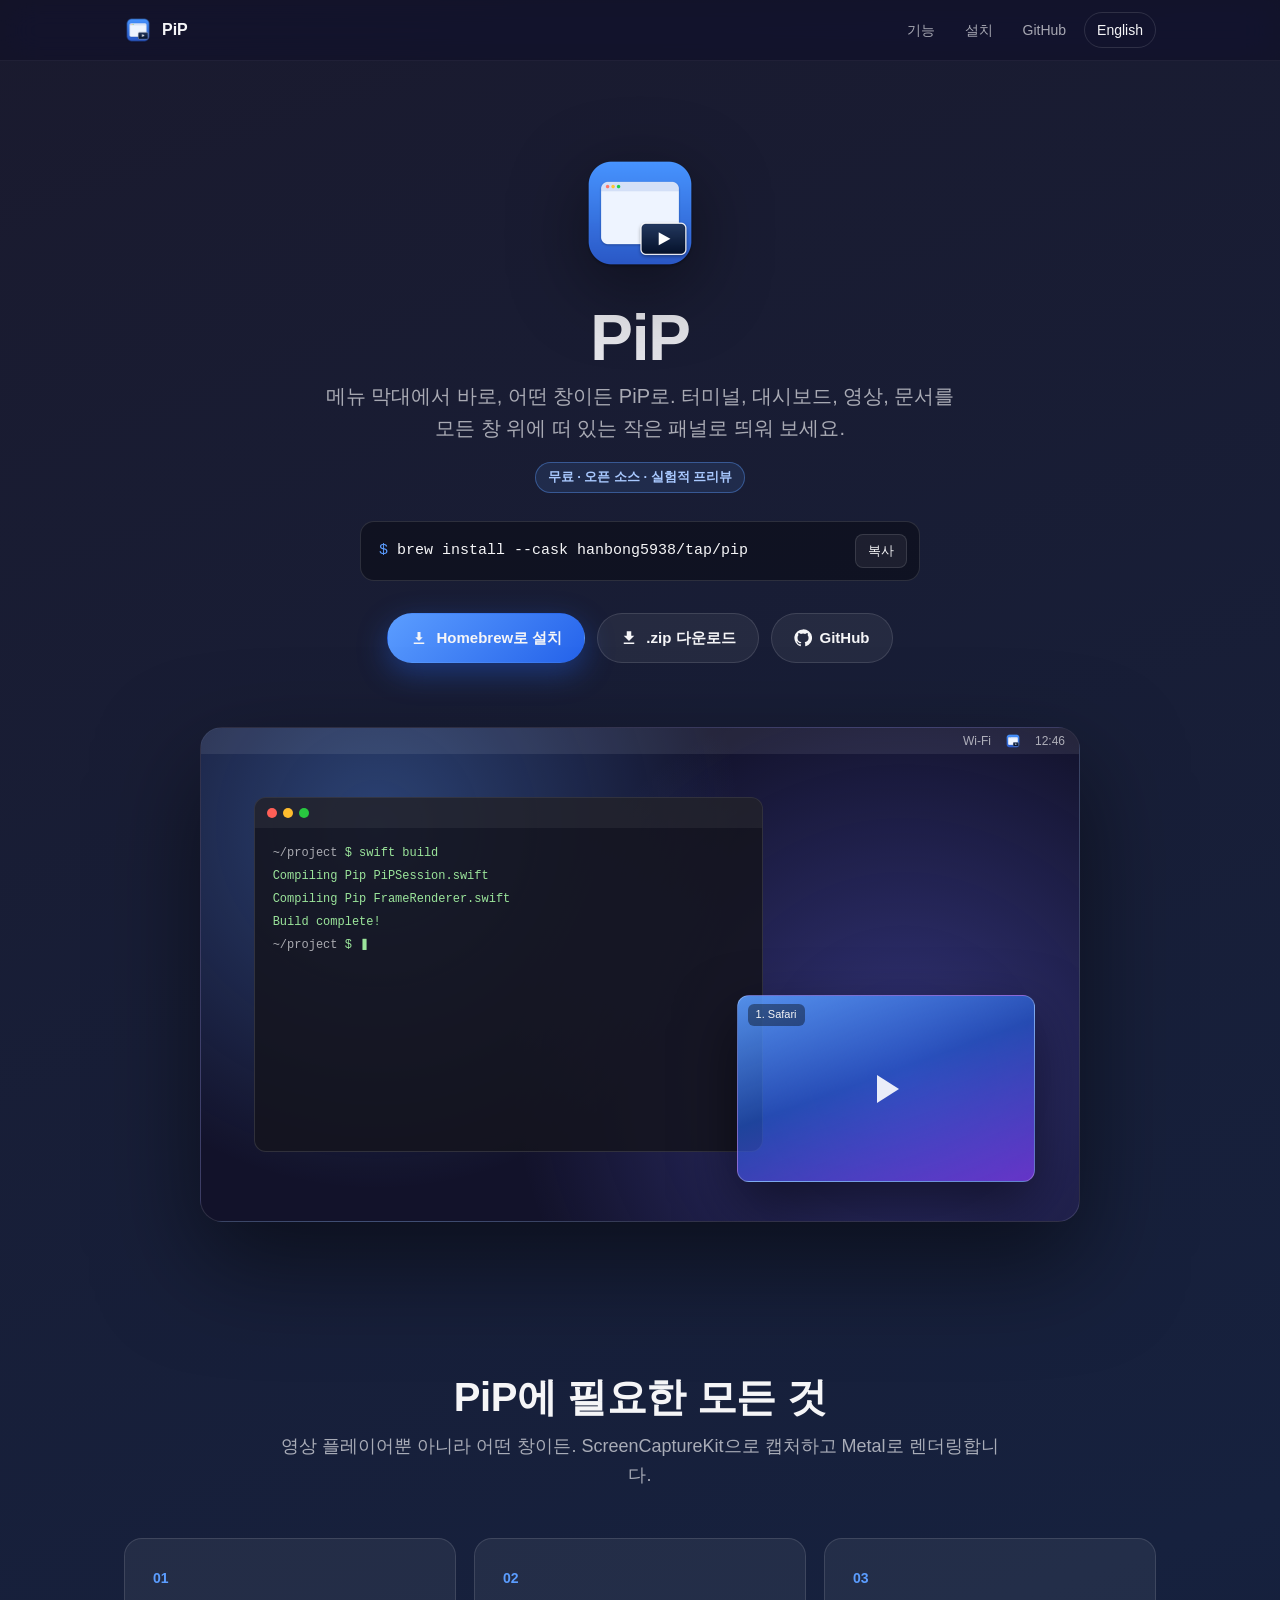
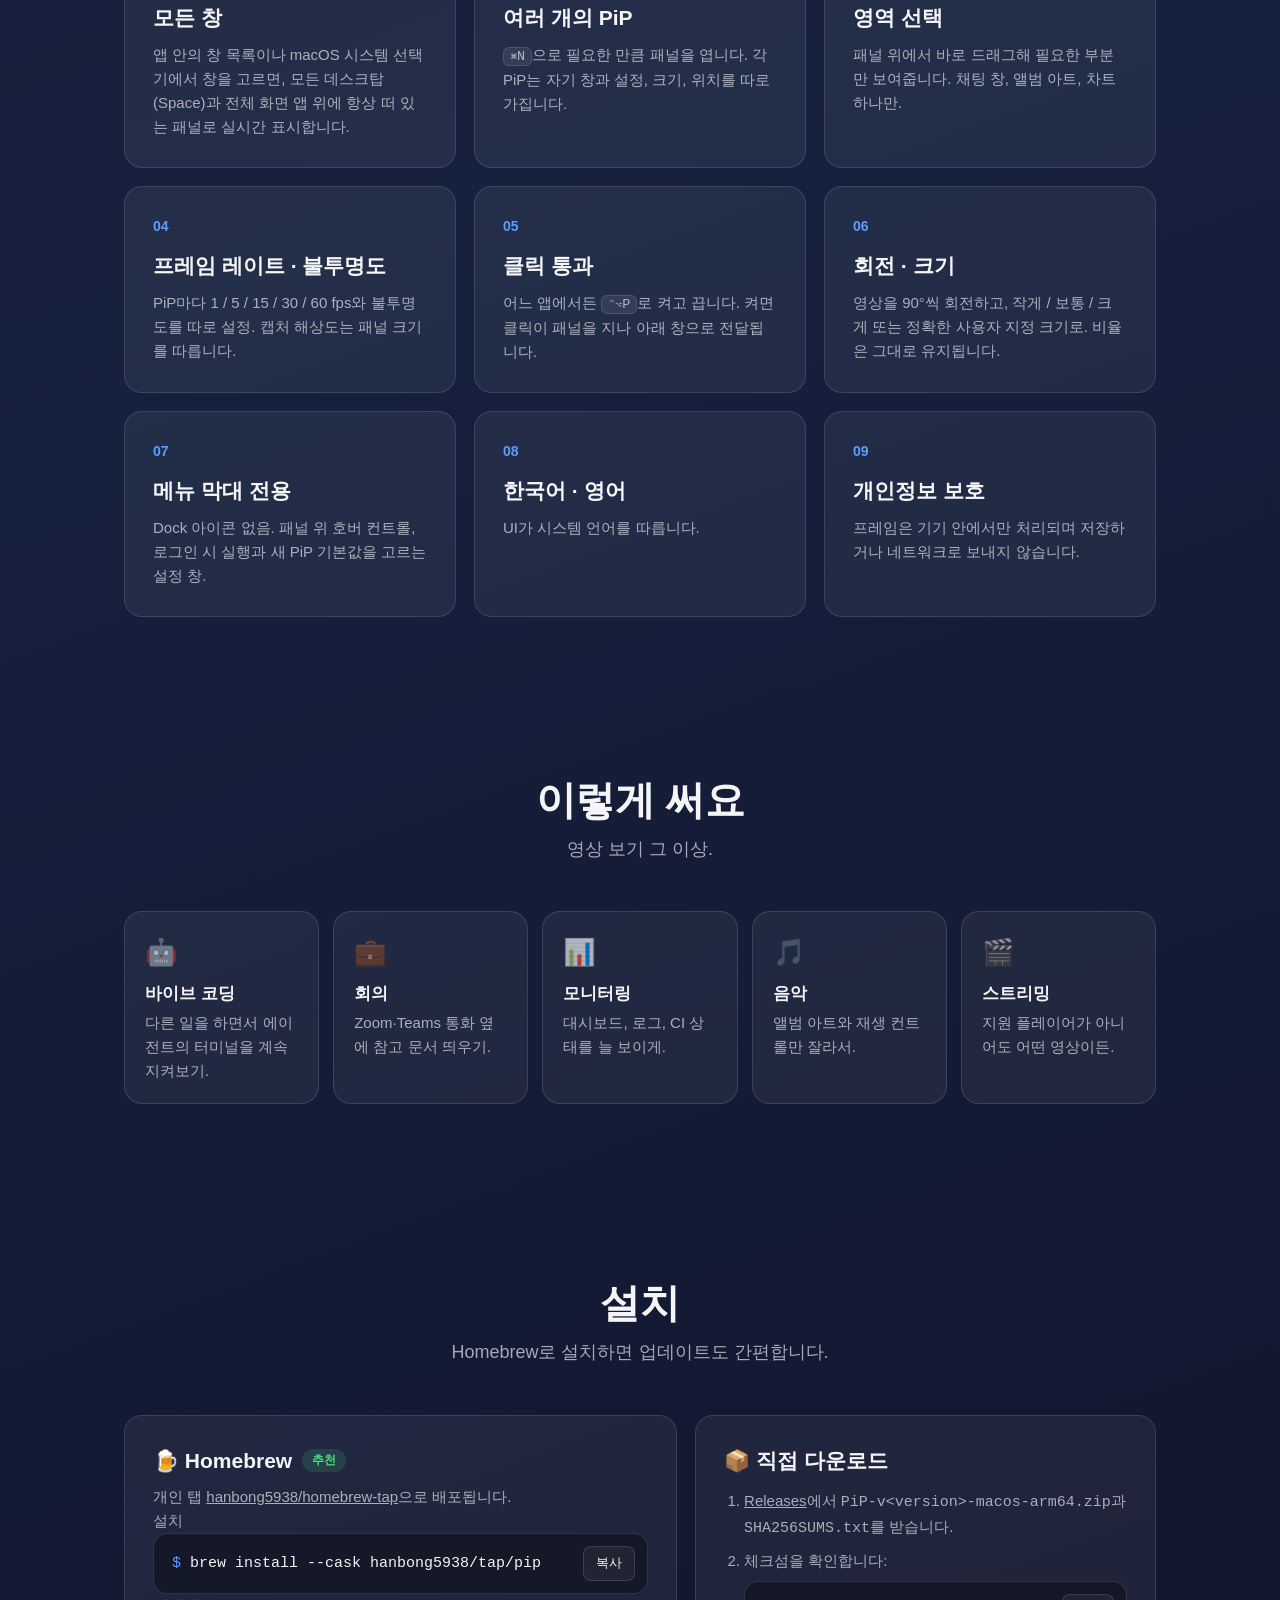
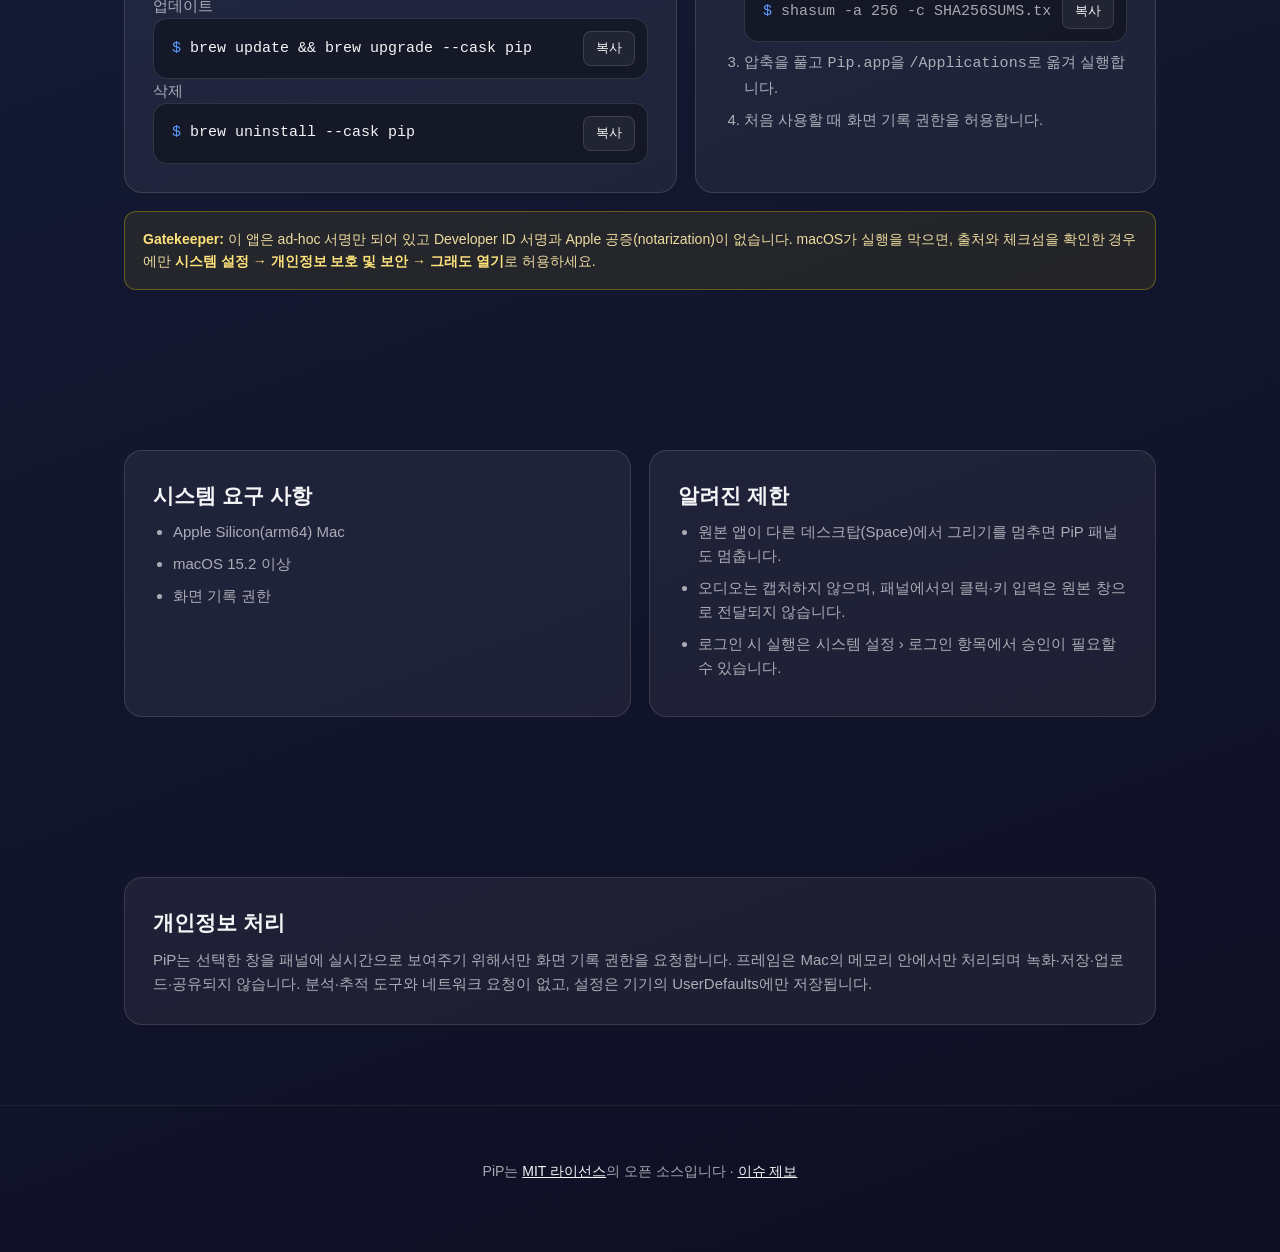
==== docs/ko/index.html @ a9da529b "Add GitHub Pages landing site with Homebrew install guide" ====
<!DOCTYPE html>
<html lang="ko">
<head>
    <meta charset="utf-8">
    <meta name="viewport" content="width=device-width, initial-scale=1.0">
    <title>PiP — Mac의 모든 창을 PiP로</title>
    <meta name="description" content="선택한 창을 항상 위에 떠 있는 작은 PiP 패널로 보여주는 macOS 메뉴 막대 앱. Homebrew로 설치. 무료 오픈 소스(MIT).">
    <link rel="canonical" href="https://hanbong5938.github.io/pip/ko/">
    <link rel="alternate" hreflang="en" href="https://hanbong5938.github.io/pip/">
    <link rel="alternate" hreflang="ko" href="https://hanbong5938.github.io/pip/ko/">
    <meta property="og:type" content="website">
    <meta property="og:locale" content="ko_KR">
    <meta property="og:title" content="PiP — Mac의 모든 창을 PiP로">
    <meta property="og:description" content="어떤 창이든 항상 위에 떠 있는 패널로. brew install --cask hanbong5938/tap/pip">
    <meta property="og:url" content="https://hanbong5938.github.io/pip/ko/">
    <meta property="og:image" content="https://hanbong5938.github.io/pip/assets/icon.png">
    <meta name="twitter:card" content="summary">
    <link rel="icon" type="image/png" href="../assets/favicon.png">
    <link rel="apple-touch-icon" href="../assets/icon.png">
    <link rel="stylesheet" href="../assets/style.css">
</head>
<body>
    <header class="site-header">
        <div class="container">
            <a class="brand" href="./"><img src="../assets/favicon.png" alt="">PiP</a>
            <nav class="nav">
                <a href="#features">기능</a>
                <a href="#install">설치</a>
                <a href="https://github.com/hanbong5938/pip">GitHub</a>
                <a class="lang" href="../" hreflang="en" lang="en">English</a>
            </nav>
        </div>
    </header>

    <main>
        <section class="hero">
            <div class="container">
                <img class="hero-icon" src="../assets/icon.png" alt="PiP 앱 아이콘">
                <h1>PiP</h1>
                <p class="tagline">메뉴 막대에서 바로, 어떤 창이든 PiP로. 터미널, 대시보드, 영상, 문서를 모든 창 위에 떠 있는 작은 패널로 띄워 보세요.</p>
                <span class="badge">무료 · 오픈 소스 · 실험적 프리뷰</span>

                <div class="cmd" aria-label="Homebrew 설치 명령">
                    <code>brew install --cask hanbong5938/tap/pip</code>
                    <button class="copy" type="button" data-done="복사됨!">복사</button>
                </div>

                <div class="actions">
                    <a class="btn primary" href="#install">
                        <svg viewBox="0 0 24 24" aria-hidden="true"><path d="M12 16l-5-5h3V4h4v7h3l-5 5zm-7 2h14v2H5v-2z"/></svg>
                        Homebrew로 설치
                    </a>
                    <a class="btn" href="https://github.com/hanbong5938/pip/releases">
                        <svg viewBox="0 0 24 24" aria-hidden="true"><path d="M5 20h14v-2H5v2zM19 9h-4V3H9v6H5l7 7 7-7z"/></svg>
                        .zip 다운로드
                    </a>
                    <a class="btn" href="https://github.com/hanbong5938/pip">
                        <svg viewBox="0 0 24 24" aria-hidden="true"><path d="M12 .5a11.5 11.5 0 00-3.64 22.41c.58.1.79-.25.79-.56v-2c-3.2.7-3.87-1.37-3.87-1.37-.53-1.33-1.28-1.69-1.28-1.69-1.05-.72.08-.7.08-.7 1.16.08 1.77 1.19 1.77 1.19 1.03 1.77 2.7 1.26 3.36.96.1-.75.4-1.26.73-1.55-2.56-.29-5.25-1.28-5.25-5.69 0-1.26.45-2.29 1.19-3.09-.12-.29-.52-1.46.11-3.05 0 0 .97-.31 3.17 1.18a11 11 0 015.77 0c2.2-1.49 3.17-1.18 3.17-1.18.63 1.59.23 2.76.11 3.05.74.8 1.19 1.83 1.19 3.09 0 4.42-2.7 5.39-5.27 5.68.41.36.78 1.06.78 2.14v3.17c0 .31.21.67.8.56A11.5 11.5 0 0012 .5z"/></svg>
                        GitHub
                    </a>
                </div>

                <div class="mock" aria-hidden="true">
                    <div class="mock-menubar"><span>Wi-Fi</span><img src="../assets/favicon.png" alt=""><span>12:46</span></div>
                    <div class="mock-window">
                        <div class="mock-titlebar"><span></span><span></span><span></span></div>
                        <div class="mock-lines">
                            <div><span class="dim">~/project</span> $ swift build</div>
                            <div>Compiling Pip PiPSession.swift</div>
                            <div>Compiling Pip FrameRenderer.swift</div>
                            <div>Build complete!</div>
                            <div><span class="dim">~/project</span> $ ▍</div>
                        </div>
                    </div>
                    <div class="mock-pip"><span class="mock-pip-label">1. Safari</span></div>
                </div>
            </div>
        </section>

        <section id="features">
            <div class="container">
                <div class="section-head">
                    <h2>PiP에 필요한 모든 것</h2>
                    <p>영상 플레이어뿐 아니라 어떤 창이든. ScreenCaptureKit으로 캡처하고 Metal로 렌더링합니다.</p>
                </div>
                <div class="grid">
                    <div class="card"><span class="num">01</span><h3>모든 창</h3><p>앱 안의 창 목록이나 macOS 시스템 선택기에서 창을 고르면, 모든 데스크탑(Space)과 전체 화면 앱 위에 항상 떠 있는 패널로 실시간 표시합니다.</p></div>
                    <div class="card"><span class="num">02</span><h3>여러 개의 PiP</h3><p><kbd>⌘N</kbd>으로 필요한 만큼 패널을 엽니다. 각 PiP는 자기 창과 설정, 크기, 위치를 따로 가집니다.</p></div>
                    <div class="card"><span class="num">03</span><h3>영역 선택</h3><p>패널 위에서 바로 드래그해 필요한 부분만 보여줍니다. 채팅 창, 앨범 아트, 차트 하나만.</p></div>
                    <div class="card"><span class="num">04</span><h3>프레임 레이트 · 불투명도</h3><p>PiP마다 1 / 5 / 15 / 30 / 60 fps와 불투명도를 따로 설정. 캡처 해상도는 패널 크기를 따릅니다.</p></div>
                    <div class="card"><span class="num">05</span><h3>클릭 통과</h3><p>어느 앱에서든 <kbd>⌃⌥P</kbd>로 켜고 끕니다. 켜면 클릭이 패널을 지나 아래 창으로 전달됩니다.</p></div>
                    <div class="card"><span class="num">06</span><h3>회전 · 크기</h3><p>영상을 90°씩 회전하고, 작게 / 보통 / 크게 또는 정확한 사용자 지정 크기로. 비율은 그대로 유지됩니다.</p></div>
                    <div class="card"><span class="num">07</span><h3>메뉴 막대 전용</h3><p>Dock 아이콘 없음. 패널 위 호버 컨트롤, 로그인 시 실행과 새 PiP 기본값을 고르는 설정 창.</p></div>
                    <div class="card"><span class="num">08</span><h3>한국어 · 영어</h3><p>UI가 시스템 언어를 따릅니다.</p></div>
                    <div class="card"><span class="num">09</span><h3>개인정보 보호</h3><p>프레임은 기기 안에서만 처리되며 저장하거나 네트워크로 보내지 않습니다.</p></div>
                </div>
            </div>
        </section>

        <section id="uses">
            <div class="container">
                <div class="section-head">
                    <h2>이렇게 써요</h2>
                    <p>영상 보기 그 이상.</p>
                </div>
                <ul class="uses">
                    <li><span class="emoji">🤖</span><strong>바이브 코딩</strong>다른 일을 하면서 에이전트의 터미널을 계속 지켜보기.</li>
                    <li><span class="emoji">💼</span><strong>회의</strong>Zoom·Teams 통화 옆에 참고 문서 띄우기.</li>
                    <li><span class="emoji">📊</span><strong>모니터링</strong>대시보드, 로그, CI 상태를 늘 보이게.</li>
                    <li><span class="emoji">🎵</span><strong>음악</strong>앨범 아트와 재생 컨트롤만 잘라서.</li>
                    <li><span class="emoji">🎬</span><strong>스트리밍</strong>지원 플레이어가 아니어도 어떤 영상이든.</li>
                </ul>
            </div>
        </section>

        <section id="install">
            <div class="container">
                <div class="section-head">
                    <h2>설치</h2>
                    <p>Homebrew로 설치하면 업데이트도 간편합니다.</p>
                </div>
                <div class="install">
                    <div class="card">
                        <h3>🍺 Homebrew <span class="tag">추천</span></h3>
                        <p>개인 탭 <a href="https://github.com/hanbong5938/homebrew-tap">hanbong5938/homebrew-tap</a>으로 배포됩니다.</p>

                        <p class="step">설치</p>
                        <div class="cmd">
                            <code>brew install --cask hanbong5938/tap/pip</code>
                            <button class="copy" type="button" data-done="복사됨!">복사</button>
                        </div>

                        <p class="step">업데이트</p>
                        <div class="cmd">
                            <code>brew update &amp;&amp; brew upgrade --cask pip</code>
                            <button class="copy" type="button" data-done="복사됨!">복사</button>
                        </div>

                        <p class="step">삭제</p>
                        <div class="cmd">
                            <code>brew uninstall --cask pip</code>
                            <button class="copy" type="button" data-done="복사됨!">복사</button>
                        </div>
                    </div>

                    <div class="card">
                        <h3>📦 직접 다운로드</h3>
                        <ol>
                            <li><a href="https://github.com/hanbong5938/pip/releases">Releases</a>에서 <code>PiP-v&lt;version&gt;-macos-arm64.zip</code>과 <code>SHA256SUMS.txt</code>를 받습니다.</li>
                            <li>체크섬을 확인합니다:
                                <div class="cmd" style="margin-top:8px">
                                    <code>shasum -a 256 -c SHA256SUMS.txt</code>
                                    <button class="copy" type="button" data-done="복사됨!">복사</button>
                                </div>
                            </li>
                            <li>압축을 풀고 <code>Pip.app</code>을 <code>/Applications</code>로 옮겨 실행합니다.</li>
                            <li>처음 사용할 때 화면 기록 권한을 허용합니다.</li>
                        </ol>
                    </div>
                </div>

                <div class="note">
                    <strong>Gatekeeper:</strong> 이 앱은 ad-hoc 서명만 되어 있고 Developer ID 서명과 Apple 공증(notarization)이 없습니다. macOS가 실행을 막으면, 출처와 체크섬을 확인한 경우에만 <strong>시스템 설정 → 개인정보 보호 및 보안 → 그래도 열기</strong>로 허용하세요.
                </div>
            </div>
        </section>

        <section id="requirements">
            <div class="container">
                <div class="facts">
                    <div class="card">
                        <h3>시스템 요구 사항</h3>
                        <ul>
                            <li>Apple Silicon(arm64) Mac</li>
                            <li>macOS 15.2 이상</li>
                            <li>화면 기록 권한</li>
                        </ul>
                    </div>
                    <div class="card">
                        <h3>알려진 제한</h3>
                        <ul>
                            <li>원본 앱이 다른 데스크탑(Space)에서 그리기를 멈추면 PiP 패널도 멈춥니다.</li>
                            <li>오디오는 캡처하지 않으며, 패널에서의 클릭·키 입력은 원본 창으로 전달되지 않습니다.</li>
                            <li>로그인 시 실행은 시스템 설정 › 로그인 항목에서 승인이 필요할 수 있습니다.</li>
                        </ul>
                    </div>
                </div>
            </div>
        </section>

        <section id="privacy" class="privacy">
            <div class="container">
                <div class="card">
                    <h3>개인정보 처리</h3>
                    <p>PiP는 선택한 창을 패널에 실시간으로 보여주기 위해서만 화면 기록 권한을 요청합니다. 프레임은 Mac의 메모리 안에서만 처리되며 녹화·저장·업로드·공유되지 않습니다. 분석·추적 도구와 네트워크 요청이 없고, 설정은 기기의 UserDefaults에만 저장됩니다.</p>
                </div>
            </div>
        </section>
    </main>

    <footer>
        <div class="container">
            <p>PiP는 <a href="https://github.com/hanbong5938/pip/blob/main/LICENSE">MIT 라이선스</a>의 오픈 소스입니다 · <a href="https://github.com/hanbong5938/pip/issues">이슈 제보</a></p>
        </div>
    </footer>

    <script src="../assets/site.js"></script>
</body>
</html>
---- docs/assets/style.css ----
:root {
    --bg-1: #1a1a2e;
    --bg-2: #16213e;
    --bg-3: #0f0f23;
    --glass: rgba(255, 255, 255, 0.06);
    --glass-strong: rgba(255, 255, 255, 0.1);
    --border: rgba(255, 255, 255, 0.12);
    --text: #f5f5f7;
    --muted: rgba(245, 245, 247, 0.66);
    --accent: #5b9dff;
    --accent-2: #2563eb;
    --ok: #4ade80;
    --radius: 18px;
    --mono: ui-monospace, "SF Mono", SFMono-Regular, Menlo, monospace;
}

* { box-sizing: border-box; }

html { scroll-behavior: smooth; }

body {
    margin: 0;
    min-height: 100vh;
    font-family: -apple-system, BlinkMacSystemFont, "Inter", "Apple SD Gothic Neo", sans-serif;
    color: var(--text);
    background-color: var(--bg-3);
    background-image: linear-gradient(160deg, var(--bg-1) 0%, var(--bg-2) 40%, var(--bg-3) 100%);
    line-height: 1.6;
    -webkit-font-smoothing: antialiased;
}

a { color: inherit; }

code, pre { font-family: var(--mono); }

.container {
    max-width: 1080px;
    margin: 0 auto;
    padding: 0 24px;
}

/* Header */
.site-header {
    position: sticky;
    top: 0;
    z-index: 10;
    backdrop-filter: saturate(160%) blur(18px);
    -webkit-backdrop-filter: saturate(160%) blur(18px);
    background: rgba(15, 15, 35, 0.6);
    border-bottom: 1px solid rgba(255, 255, 255, 0.06);
}

.site-header .container {
    display: flex;
    align-items: center;
    justify-content: space-between;
    height: 60px;
}

.brand {
    display: flex;
    align-items: center;
    gap: 10px;
    font-weight: 700;
    text-decoration: none;
}

.brand img { width: 28px; height: 28px; }

.nav {
    display: flex;
    align-items: center;
    gap: 6px;
}

.nav a {
    padding: 6px 12px;
    border-radius: 999px;
    color: var(--muted);
    font-size: 14px;
    text-decoration: none;
    transition: background 0.15s, color 0.15s;
}

.nav a:hover { background: var(--glass-strong); color: var(--text); }

.nav .lang {
    border: 1px solid var(--border);
    color: var(--text);
}

/* Hero */
.hero {
    padding: 88px 0 72px;
    text-align: center;
}

.hero-icon {
    width: 128px;
    height: 128px;
    filter: drop-shadow(0 20px 40px rgba(0, 0, 0, 0.45));
}

.hero h1 {
    margin: 20px 0 8px;
    font-size: 64px;
    line-height: 1.05;
    letter-spacing: -0.02em;
    background: linear-gradient(135deg, #fff 0%, #c9c9d4 100%);
    -webkit-background-clip: text;
    background-clip: text;
    color: transparent;
}

.hero .tagline {
    max-width: 640px;
    margin: 0 auto;
    color: var(--muted);
    font-size: 20px;
}

.badge {
    display: inline-block;
    margin-top: 18px;
    padding: 4px 12px;
    border: 1px solid rgba(91, 157, 255, 0.4);
    border-radius: 999px;
    background: rgba(91, 157, 255, 0.12);
    color: #a9c9ff;
    font-size: 13px;
    font-weight: 600;
}

.actions {
    display: flex;
    flex-wrap: wrap;
    justify-content: center;
    gap: 12px;
    margin-top: 32px;
}

.btn {
    display: inline-flex;
    align-items: center;
    gap: 8px;
    padding: 12px 22px;
    border: 1px solid var(--border);
    border-radius: 999px;
    background: var(--glass);
    color: var(--text);
    font-size: 15px;
    font-weight: 600;
    text-decoration: none;
    transition: transform 0.15s, background 0.15s;
}

.btn:hover { transform: translateY(-1px); background: var(--glass-strong); }

.btn.primary {
    border-color: transparent;
    background: linear-gradient(135deg, var(--accent) 0%, var(--accent-2) 100%);
    box-shadow: 0 10px 30px rgba(37, 99, 235, 0.4);
}

.btn svg { width: 18px; height: 18px; fill: currentColor; }

/* Copyable command */
.cmd {
    display: flex;
    align-items: center;
    gap: 12px;
    max-width: 560px;
    margin: 28px auto 0;
    padding: 12px 12px 12px 18px;
    border: 1px solid var(--border);
    border-radius: 14px;
    background: rgba(0, 0, 0, 0.35);
    text-align: left;
}

.cmd code {
    flex: 1;
    overflow-x: auto;
    white-space: nowrap;
    font-size: 15px;
}

.cmd code::before { content: "$ "; color: var(--accent); }

.cmd { min-width: 0; }

.install > *, .facts > * { min-width: 0; }

.copy {
    flex-shrink: 0;
    padding: 6px 12px;
    border: 1px solid var(--border);
    border-radius: 8px;
    background: var(--glass);
    color: var(--text);
    font: inherit;
    font-size: 13px;
    cursor: pointer;
}

.copy:hover { background: var(--glass-strong); }
.copy.done { color: var(--ok); border-color: rgba(74, 222, 128, 0.5); }

/* Desktop mock */
.mock {
    position: relative;
    max-width: 880px;
    aspect-ratio: 16 / 9;
    margin: 64px auto 0;
    overflow: hidden;
    border: 1px solid var(--border);
    border-radius: 22px;
    background:
        radial-gradient(circle at 20% 20%, rgba(91, 157, 255, 0.35), transparent 45%),
        radial-gradient(circle at 80% 70%, rgba(99, 102, 241, 0.4), transparent 50%),
        #12122a;
    box-shadow: 0 40px 100px rgba(0, 0, 0, 0.5);
}

.mock-menubar {
    display: flex;
    align-items: center;
    justify-content: flex-end;
    gap: 14px;
    height: 26px;
    padding: 0 14px;
    background: rgba(255, 255, 255, 0.08);
    font-size: 12px;
    color: var(--muted);
}

.mock-menubar img { width: 16px; height: 16px; }

.mock-window {
    position: absolute;
    left: 6%;
    top: 14%;
    width: 58%;
    height: 72%;
    border: 1px solid var(--border);
    border-radius: 12px;
    background: rgba(20, 20, 30, 0.85);
    overflow: hidden;
}

.mock-titlebar {
    display: flex;
    gap: 6px;
    padding: 10px 12px;
    background: rgba(255, 255, 255, 0.05);
}

.mock-titlebar span {
    width: 10px;
    height: 10px;
    border-radius: 50%;
    background: #ff5f57;
}

.mock-titlebar span:nth-child(2) { background: #febc2e; }
.mock-titlebar span:nth-child(3) { background: #28c840; }

.mock-lines {
    padding: 14px 18px;
    font-family: var(--mono);
    font-size: 12px;
    color: #9be59b;
    line-height: 1.9;
    text-align: left;
}

.mock-lines .dim { color: var(--muted); }

.mock-pip {
    position: absolute;
    right: 5%;
    bottom: 8%;
    width: 34%;
    aspect-ratio: 16 / 10;
    border: 1px solid rgba(255, 255, 255, 0.25);
    border-radius: 12px;
    background:
        linear-gradient(160deg, rgba(91, 157, 255, 0.9), rgba(37, 99, 235, 0.6) 45%, rgba(124, 58, 237, 0.75));
    box-shadow: 0 24px 60px rgba(0, 0, 0, 0.55);
    animation: float 6s ease-in-out infinite;
}

.mock-pip::after {
    content: "";
    position: absolute;
    left: 50%;
    top: 50%;
    width: 0;
    height: 0;
    margin: -14px 0 0 -9px;
    border-top: 14px solid transparent;
    border-bottom: 14px solid transparent;
    border-left: 22px solid rgba(255, 255, 255, 0.9);
}

.mock-pip-label {
    position: absolute;
    left: 10px;
    top: 8px;
    padding: 2px 8px;
    border-radius: 6px;
    background: rgba(0, 0, 0, 0.4);
    font-size: 11px;
}

@keyframes float {
    0%, 100% { transform: translateY(0); }
    50% { transform: translateY(-8px); }
}

@media (prefers-reduced-motion: reduce) {
    .mock-pip { animation: none; }
    html { scroll-behavior: auto; }
}

/* Sections */
section { padding: 80px 0; }

.section-head {
    max-width: 720px;
    margin: 0 auto 48px;
    text-align: center;
}

.section-head h2 {
    margin: 0 0 12px;
    font-size: 40px;
    line-height: 1.15;
    letter-spacing: -0.01em;
}

.section-head p {
    margin: 0;
    color: var(--muted);
    font-size: 18px;
}

.grid {
    display: grid;
    grid-template-columns: repeat(auto-fit, minmax(300px, 1fr));
    gap: 18px;
}

.card {
    padding: 28px;
    border: 1px solid var(--border);
    border-radius: var(--radius);
    background: var(--glass);
}

.card .num {
    display: block;
    margin-bottom: 12px;
    color: var(--accent);
    font-size: 14px;
    font-weight: 700;
    font-variant-numeric: tabular-nums;
}

.card h3 {
    margin: 0 0 8px;
    font-size: 21px;
}

.card p {
    margin: 0;
    color: var(--muted);
    font-size: 15px;
}

kbd {
    padding: 1px 6px;
    border: 1px solid var(--border);
    border-radius: 6px;
    background: rgba(255, 255, 255, 0.08);
    font-family: var(--mono);
    font-size: 0.9em;
}

.uses {
    display: grid;
    grid-template-columns: repeat(auto-fit, minmax(190px, 1fr));
    gap: 14px;
    padding: 0;
    list-style: none;
}

.uses li {
    padding: 20px;
    border: 1px solid var(--border);
    border-radius: var(--radius);
    background: var(--glass);
    color: var(--muted);
    font-size: 15px;
}

.uses li strong {
    display: block;
    margin: 6px 0 4px;
    color: var(--text);
    font-size: 17px;
}

.uses .emoji { font-size: 26px; }

/* Install */
.install {
    display: grid;
    grid-template-columns: 1.2fr 1fr;
    gap: 18px;
}

.install .card h3 {
    display: flex;
    align-items: center;
    gap: 10px;
}

.tag {
    padding: 2px 10px;
    border-radius: 999px;
    background: rgba(74, 222, 128, 0.15);
    color: var(--ok);
    font-size: 12px;
    font-weight: 600;
}

.step {
    margin: 18px 0 6px;
    color: var(--muted);
    font-size: 14px;
}

.install .cmd {
    max-width: none;
    margin: 0;
}

.install ol {
    margin: 12px 0 0;
    padding-left: 20px;
    color: var(--muted);
    font-size: 15px;
}

.install ol li { margin-bottom: 8px; }

.note {
    margin-top: 18px;
    padding: 16px 18px;
    border: 1px solid rgba(255, 215, 0, 0.3);
    border-radius: 12px;
    background: rgba(255, 215, 0, 0.08);
    color: rgba(255, 236, 170, 0.92);
    font-size: 14px;
}

.note strong { color: #ffe27a; }

/* Lists */
.facts {
    display: grid;
    grid-template-columns: 1fr 1fr;
    gap: 18px;
}

.facts ul {
    margin: 0;
    padding-left: 20px;
    color: var(--muted);
    font-size: 15px;
}

.facts li { margin-bottom: 8px; }

.privacy p {
    color: var(--muted);
    font-size: 15px;
}

/* Footer */
footer {
    padding: 40px 0 56px;
    border-top: 1px solid rgba(255, 255, 255, 0.06);
    color: var(--muted);
    font-size: 14px;
    text-align: center;
}

footer a { color: var(--text); }

@media (max-width: 820px) {
    .install, .facts { grid-template-columns: 1fr; }
}

@media (max-width: 640px) {
    .hero { padding: 56px 0 48px; }
    .hero h1 { font-size: 44px; }
    .hero .tagline { font-size: 17px; }
    .section-head h2 { font-size: 30px; }
    section { padding: 56px 0; }
    .nav a:not(.lang) { display: none; }
    .mock-lines { font-size: 9px; padding: 8px 10px; line-height: 1.6; }
    .cmd code { font-size: 12.5px; }
    .card { padding: 22px; }
}
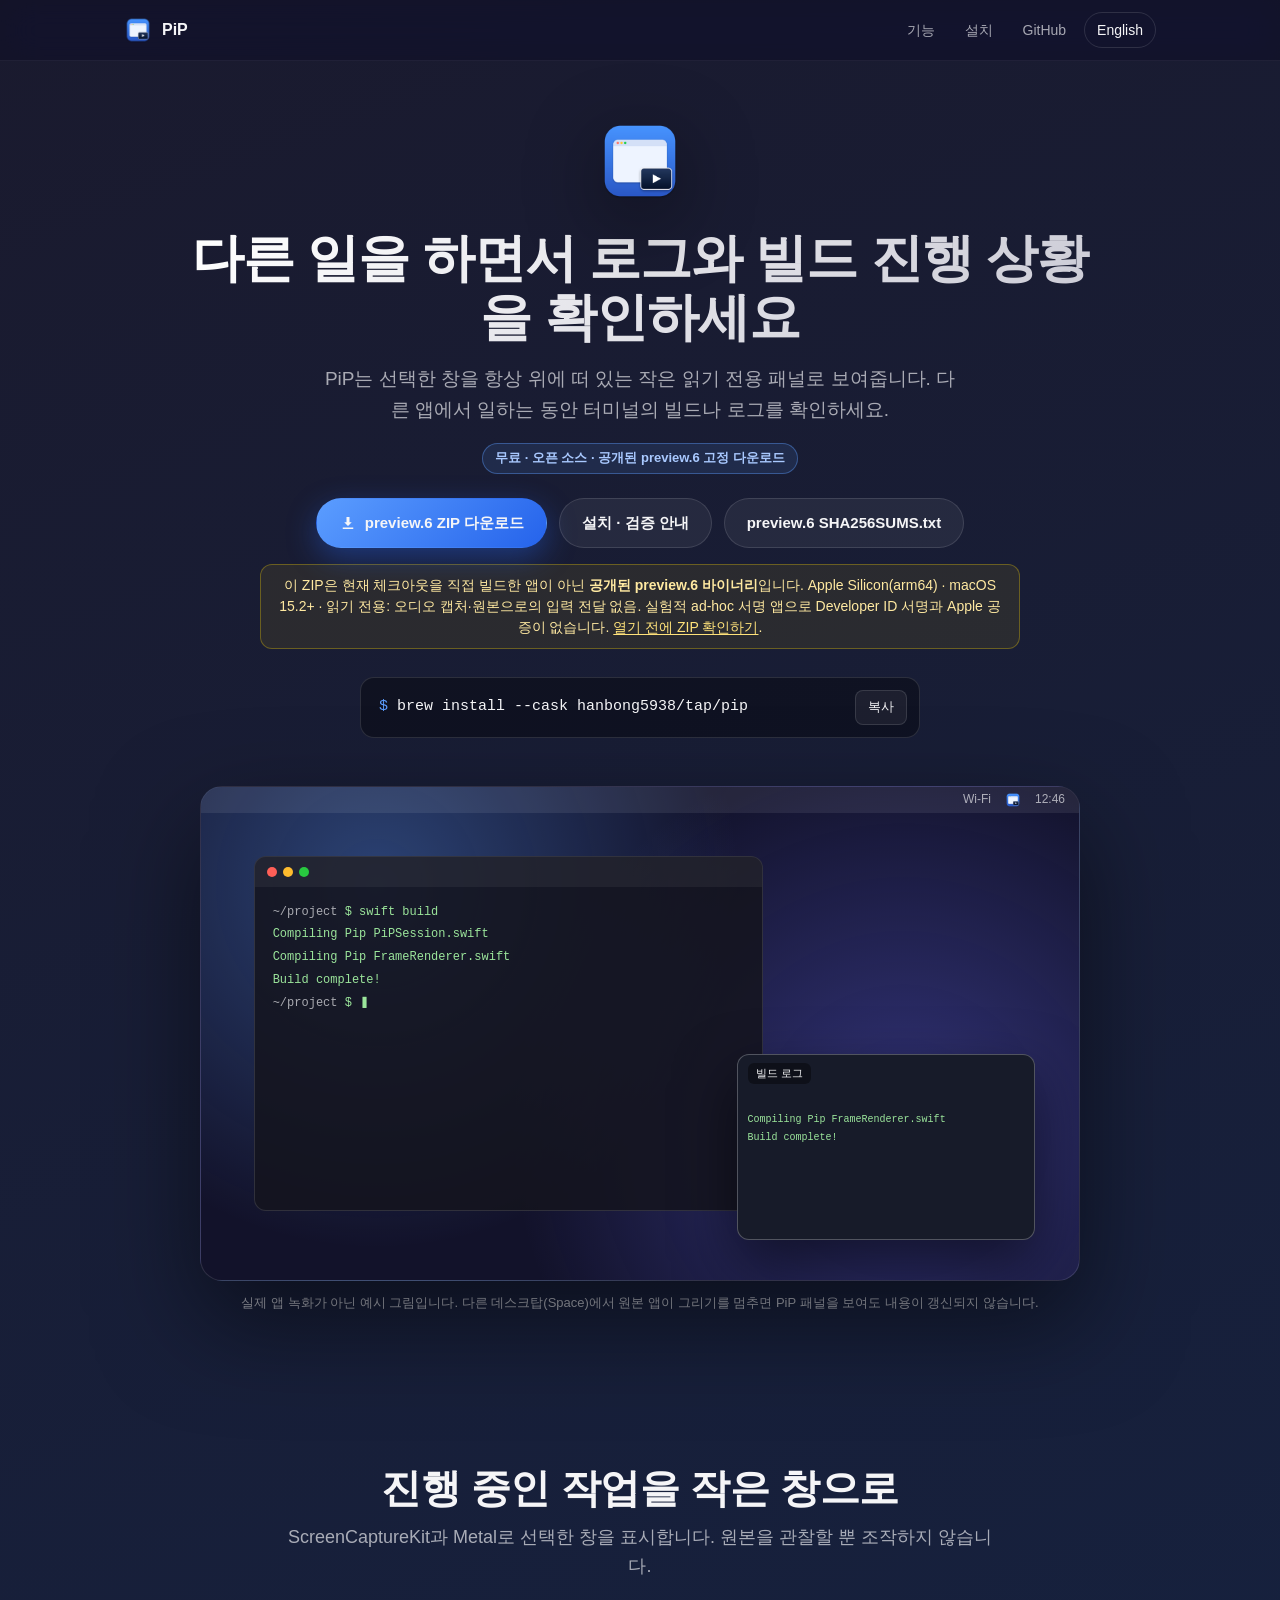
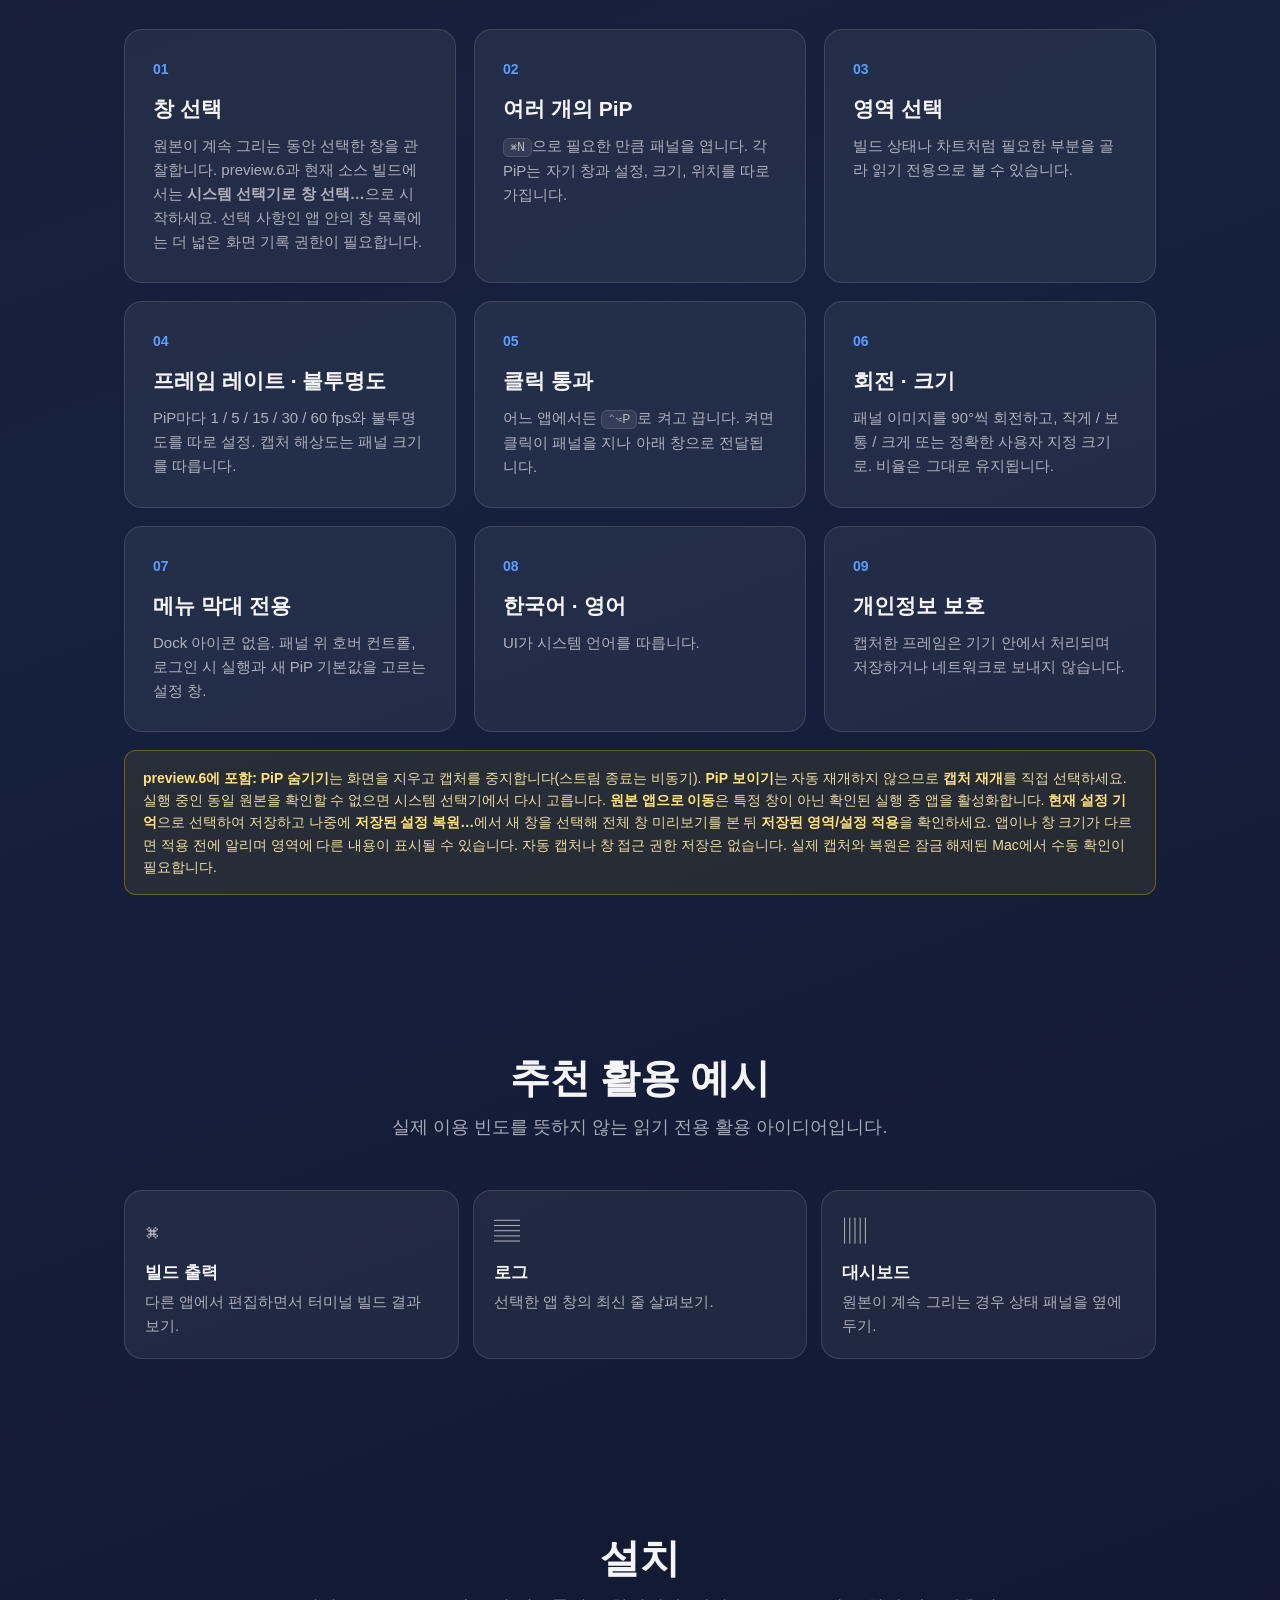
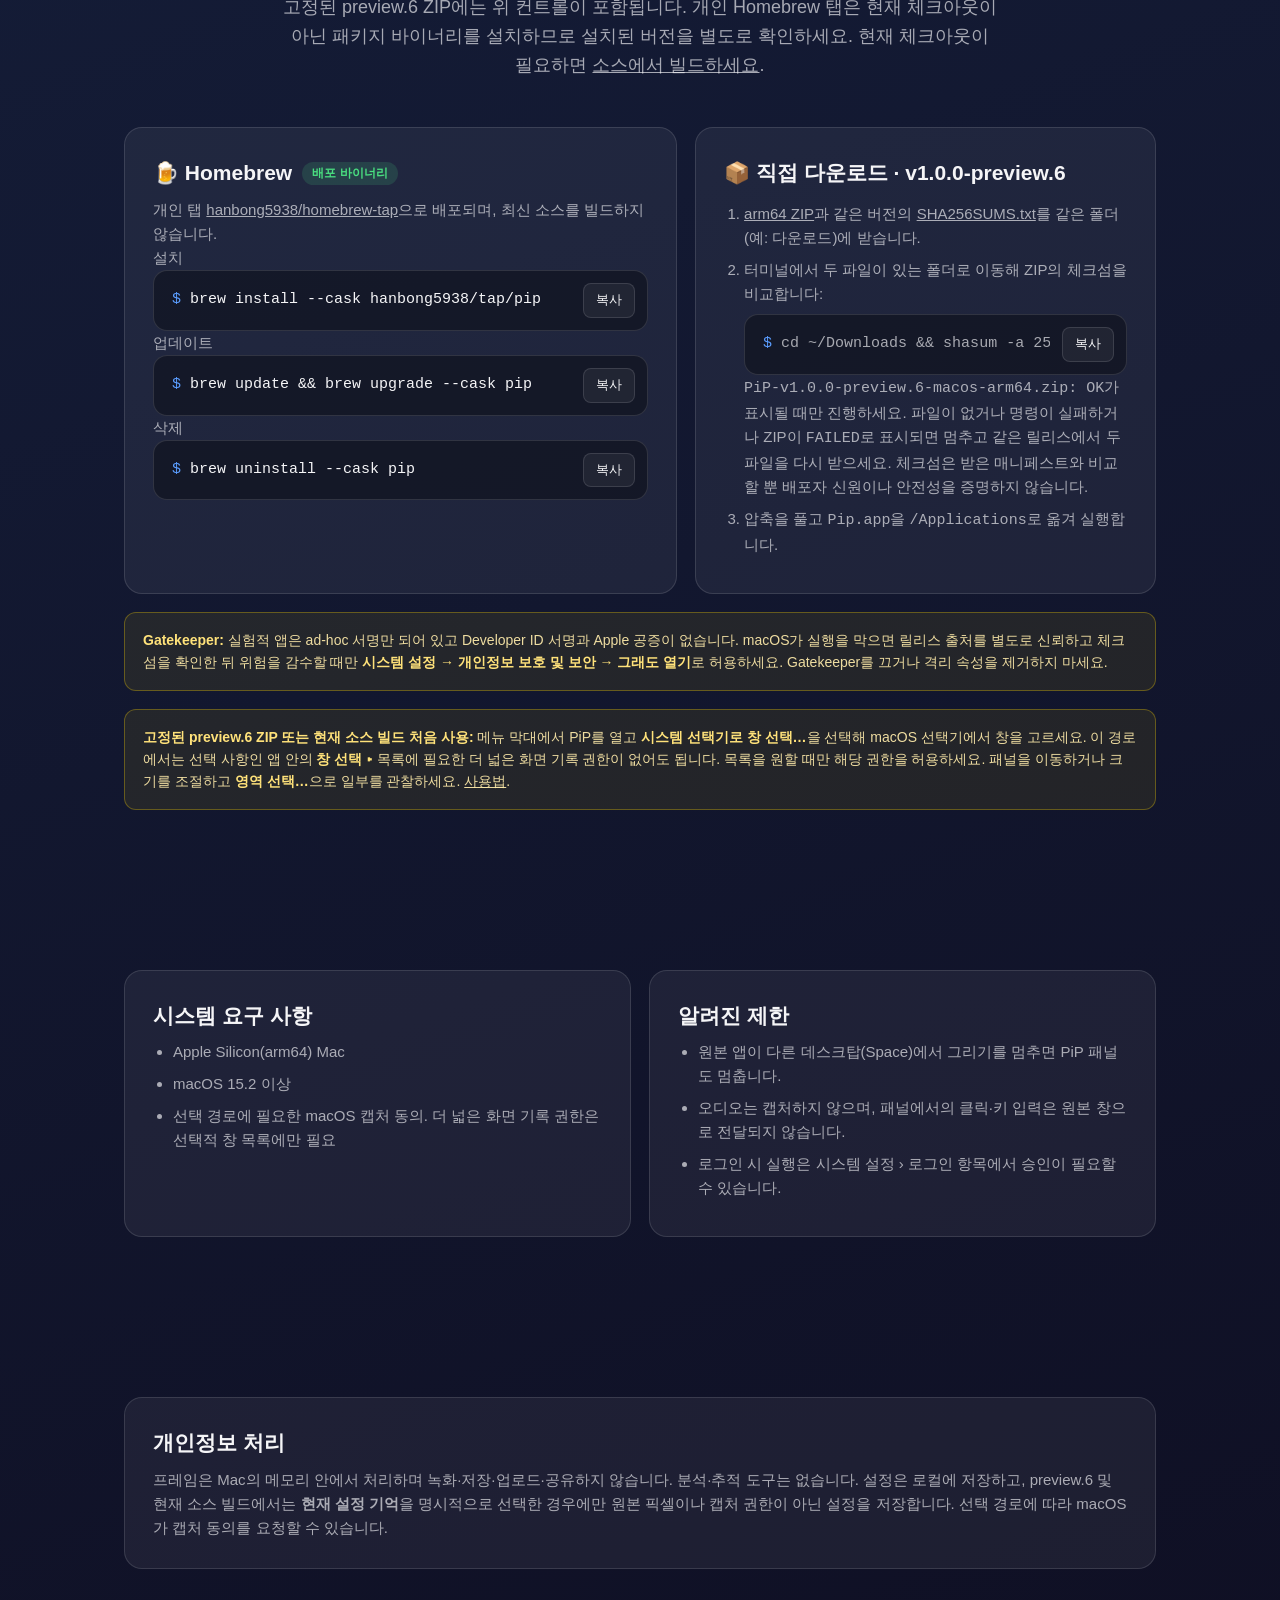
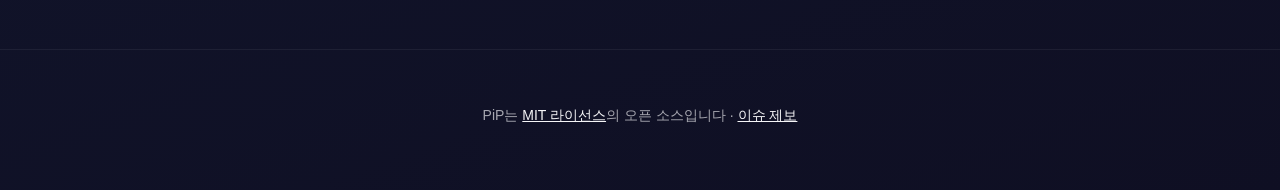
==== commit c4228844: "feat: improve picker onboarding and safe PiP lifecycle for preview.6" ====
--- a/docs/ko/index.html
+++ b/docs/ko/index.html
@@ -3,15 +3,15 @@
 <head>
     <meta charset="utf-8">
     <meta name="viewport" content="width=device-width, initial-scale=1.0">
-    <title>PiP — Mac의 모든 창을 PiP로</title>
-    <meta name="description" content="선택한 창을 항상 위에 떠 있는 작은 PiP 패널로 보여주는 macOS 메뉴 막대 앱. Homebrew로 설치. 무료 오픈 소스(MIT).">
+    <title>PiP — 다른 일을 하면서 로그와 빌드 진행 상황을 확인하세요</title>
+    <meta name="description" content="다른 일을 하면서 로그와 빌드 진행 상황을 확인하세요. Apple Silicon(arm64), macOS 15.2+용 읽기 전용 창 미러링 앱. 실험적 ad-hoc 서명 프리뷰.">
     <link rel="canonical" href="https://hanbong5938.github.io/pip/ko/">
     <link rel="alternate" hreflang="en" href="https://hanbong5938.github.io/pip/">
     <link rel="alternate" hreflang="ko" href="https://hanbong5938.github.io/pip/ko/">
     <meta property="og:type" content="website">
     <meta property="og:locale" content="ko_KR">
-    <meta property="og:title" content="PiP — Mac의 모든 창을 PiP로">
-    <meta property="og:description" content="어떤 창이든 항상 위에 떠 있는 패널로. brew install --cask hanbong5938/tap/pip">
+    <meta property="og:title" content="PiP — 다른 일을 하면서 로그와 빌드 진행 상황을 확인하세요">
+    <meta property="og:description" content="로그와 빌드를 읽기 전용으로 관찰하는 창 미러링 앱. Apple Silicon, macOS 15.2+. 실험적 ad-hoc 서명 프리뷰.">
     <meta property="og:url" content="https://hanbong5938.github.io/pip/ko/">
     <meta property="og:image" content="https://hanbong5938.github.io/pip/assets/icon.png">
     <meta name="twitter:card" content="summary">
@@ -36,63 +36,64 @@
         <section class="hero">
             <div class="container">
                 <img class="hero-icon" src="../assets/icon.png" alt="PiP 앱 아이콘">
-                <h1>PiP</h1>
-                <p class="tagline">메뉴 막대에서 바로, 어떤 창이든 PiP로. 터미널, 대시보드, 영상, 문서를 모든 창 위에 떠 있는 작은 패널로 띄워 보세요.</p>
-                <span class="badge">무료 · 오픈 소스 · 실험적 프리뷰</span>
+                <h1>다른 일을 하면서 로그와 빌드 진행 상황을 확인하세요</h1>
+                <p class="tagline">PiP는 선택한 창을 항상 위에 떠 있는 작은 읽기 전용 패널로 보여줍니다. 다른 앱에서 일하는 동안 터미널의 빌드나 로그를 확인하세요.</p>
+                <span class="badge">무료 · 오픈 소스 · 공개된 preview.6 고정 다운로드</span>
+
+                <div class="actions">
+                    <a class="btn primary" href="https://github.com/hanbong5938/pip/releases/download/v1.0.0-preview.6/PiP-v1.0.0-preview.6-macos-arm64.zip">
+                        <svg viewBox="0 0 24 24" aria-hidden="true"><path d="M12 16l-5-5h3V4h4v7h3l-5 5zm-7 2h14v2H5v-2z"/></svg>
+                        preview.6 ZIP 다운로드
+                    </a>
+                    <a class="btn" href="#install">설치 · 검증 안내</a>
+                    <a class="btn" href="https://github.com/hanbong5938/pip/releases/download/v1.0.0-preview.6/SHA256SUMS.txt">preview.6 SHA256SUMS.txt</a>
+                </div>
+                <p class="hero-warning">이 ZIP은 현재 체크아웃을 직접 빌드한 앱이 아닌 <strong>공개된 preview.6 바이너리</strong>입니다. Apple Silicon(arm64) · macOS 15.2+ · 읽기 전용: 오디오 캡처·원본으로의 입력 전달 없음. 실험적 ad-hoc 서명 앱으로 Developer ID 서명과 Apple 공증이 없습니다. <a href="#install">열기 전에 ZIP 확인하기</a>.</p>
 
                 <div class="cmd" aria-label="Homebrew 설치 명령">
                     <code>brew install --cask hanbong5938/tap/pip</code>
                     <button class="copy" type="button" data-done="복사됨!">복사</button>
                 </div>
 
-                <div class="actions">
-                    <a class="btn primary" href="#install">
-                        <svg viewBox="0 0 24 24" aria-hidden="true"><path d="M12 16l-5-5h3V4h4v7h3l-5 5zm-7 2h14v2H5v-2z"/></svg>
-                        Homebrew로 설치
-                    </a>
-                    <a class="btn" href="https://github.com/hanbong5938/pip/releases">
-                        <svg viewBox="0 0 24 24" aria-hidden="true"><path d="M5 20h14v-2H5v2zM19 9h-4V3H9v6H5l7 7 7-7z"/></svg>
-                        .zip 다운로드
-                    </a>
-                    <a class="btn" href="https://github.com/hanbong5938/pip">
-                        <svg viewBox="0 0 24 24" aria-hidden="true"><path d="M12 .5a11.5 11.5 0 00-3.64 22.41c.58.1.79-.25.79-.56v-2c-3.2.7-3.87-1.37-3.87-1.37-.53-1.33-1.28-1.69-1.28-1.69-1.05-.72.08-.7.08-.7 1.16.08 1.77 1.19 1.77 1.19 1.03 1.77 2.7 1.26 3.36.96.1-.75.4-1.26.73-1.55-2.56-.29-5.25-1.28-5.25-5.69 0-1.26.45-2.29 1.19-3.09-.12-.29-.52-1.46.11-3.05 0 0 .97-.31 3.17 1.18a11 11 0 015.77 0c2.2-1.49 3.17-1.18 3.17-1.18.63 1.59.23 2.76.11 3.05.74.8 1.19 1.83 1.19 3.09 0 4.42-2.7 5.39-5.27 5.68.41.36.78 1.06.78 2.14v3.17c0 .31.21.67.8.56A11.5 11.5 0 0012 .5z"/></svg>
-                        GitHub
-                    </a>
-                </div>
-
-                <div class="mock" aria-hidden="true">
-                    <div class="mock-menubar"><span>Wi-Fi</span><img src="../assets/favicon.png" alt=""><span>12:46</span></div>
-                    <div class="mock-window">
-                        <div class="mock-titlebar"><span></span><span></span><span></span></div>
-                        <div class="mock-lines">
-                            <div><span class="dim">~/project</span> $ swift build</div>
-                            <div>Compiling Pip PiPSession.swift</div>
-                            <div>Compiling Pip FrameRenderer.swift</div>
-                            <div>Build complete!</div>
-                            <div><span class="dim">~/project</span> $ ▍</div>
-                        </div>
-                    </div>
-                    <div class="mock-pip"><span class="mock-pip-label">1. Safari</span></div>
-                </div>
+                <figure class="mock-figure">
+                    <div class="mock" aria-hidden="true">
+                        <div class="mock-menubar"><span>Wi-Fi</span><img src="../assets/favicon.png" alt=""><span>12:46</span></div>
+                        <div class="mock-window">
+                            <div class="mock-titlebar"><span></span><span></span><span></span></div>
+                            <div class="mock-lines">
+                                <div><span class="dim">~/project</span> $ swift build</div>
+                                <div>Compiling Pip PiPSession.swift</div>
+                                <div>Compiling Pip FrameRenderer.swift</div>
+                                <div>Build complete!</div>
+                                <div><span class="dim">~/project</span> $ ▍</div>
+                            </div>
+                        </div>
+                        <div class="mock-pip"><span class="mock-pip-label">빌드 로그</span><span class="mock-pip-content">Compiling Pip FrameRenderer.swift<br>Build complete!</span></div>
+                    </div>
+                    <figcaption>실제 앱 녹화가 아닌 예시 그림입니다. 다른 데스크탑(Space)에서 원본 앱이 그리기를 멈추면 PiP 패널을 보여도 내용이 갱신되지 않습니다.</figcaption>
+                </figure>
             </div>
         </section>
 
         <section id="features">
             <div class="container">
                 <div class="section-head">
-                    <h2>PiP에 필요한 모든 것</h2>
-                    <p>영상 플레이어뿐 아니라 어떤 창이든. ScreenCaptureKit으로 캡처하고 Metal로 렌더링합니다.</p>
+                    <h2>진행 중인 작업을 작은 창으로</h2>
+                    <p>ScreenCaptureKit과 Metal로 선택한 창을 표시합니다. 원본을 관찰할 뿐 조작하지 않습니다.</p>
                 </div>
                 <div class="grid">
-                    <div class="card"><span class="num">01</span><h3>모든 창</h3><p>앱 안의 창 목록이나 macOS 시스템 선택기에서 창을 고르면, 모든 데스크탑(Space)과 전체 화면 앱 위에 항상 떠 있는 패널로 실시간 표시합니다.</p></div>
+                    <div class="card"><span class="num">01</span><h3>창 선택</h3><p>원본이 계속 그리는 동안 선택한 창을 관찰합니다. preview.6과 현재 소스 빌드에서는 <strong>시스템 선택기로 창 선택…</strong>으로 시작하세요. 선택 사항인 앱 안의 창 목록에는 더 넓은 화면 기록 권한이 필요합니다.</p></div>
                     <div class="card"><span class="num">02</span><h3>여러 개의 PiP</h3><p><kbd>⌘N</kbd>으로 필요한 만큼 패널을 엽니다. 각 PiP는 자기 창과 설정, 크기, 위치를 따로 가집니다.</p></div>
-                    <div class="card"><span class="num">03</span><h3>영역 선택</h3><p>패널 위에서 바로 드래그해 필요한 부분만 보여줍니다. 채팅 창, 앨범 아트, 차트 하나만.</p></div>
+                    <div class="card"><span class="num">03</span><h3>영역 선택</h3><p>빌드 상태나 차트처럼 필요한 부분을 골라 읽기 전용으로 볼 수 있습니다.</p></div>
                     <div class="card"><span class="num">04</span><h3>프레임 레이트 · 불투명도</h3><p>PiP마다 1 / 5 / 15 / 30 / 60 fps와 불투명도를 따로 설정. 캡처 해상도는 패널 크기를 따릅니다.</p></div>
                     <div class="card"><span class="num">05</span><h3>클릭 통과</h3><p>어느 앱에서든 <kbd>⌃⌥P</kbd>로 켜고 끕니다. 켜면 클릭이 패널을 지나 아래 창으로 전달됩니다.</p></div>
-                    <div class="card"><span class="num">06</span><h3>회전 · 크기</h3><p>영상을 90°씩 회전하고, 작게 / 보통 / 크게 또는 정확한 사용자 지정 크기로. 비율은 그대로 유지됩니다.</p></div>
+                    <div class="card"><span class="num">06</span><h3>회전 · 크기</h3><p>패널 이미지를 90°씩 회전하고, 작게 / 보통 / 크게 또는 정확한 사용자 지정 크기로. 비율은 그대로 유지됩니다.</p></div>
                     <div class="card"><span class="num">07</span><h3>메뉴 막대 전용</h3><p>Dock 아이콘 없음. 패널 위 호버 컨트롤, 로그인 시 실행과 새 PiP 기본값을 고르는 설정 창.</p></div>
                     <div class="card"><span class="num">08</span><h3>한국어 · 영어</h3><p>UI가 시스템 언어를 따릅니다.</p></div>
-                    <div class="card"><span class="num">09</span><h3>개인정보 보호</h3><p>프레임은 기기 안에서만 처리되며 저장하거나 네트워크로 보내지 않습니다.</p></div>
+                    <div class="card"><span class="num">09</span><h3>개인정보 보호</h3><p>캡처한 프레임은 기기 안에서 처리되며 저장하거나 네트워크로 보내지 않습니다.</p></div>
+                </div>
+                <div class="note">
+                    <strong>preview.6에 포함:</strong> <strong>PiP 숨기기</strong>는 화면을 지우고 캡처를 중지합니다(스트림 종료는 비동기). <strong>PiP 보이기</strong>는 자동 재개하지 않으므로 <strong>캡처 재개</strong>를 직접 선택하세요. 실행 중인 동일 원본을 확인할 수 없으면 시스템 선택기에서 다시 고릅니다. <strong>원본 앱으로 이동</strong>은 특정 창이 아닌 확인된 실행 중 앱을 활성화합니다. <strong>현재 설정 기억</strong>으로 선택하여 저장하고 나중에 <strong>저장된 설정 복원…</strong>에서 새 창을 선택해 전체 창 미리보기를 본 뒤 <strong>저장된 영역/설정 적용</strong>을 확인하세요. 앱이나 창 크기가 다르면 적용 전에 알리며 영역에 다른 내용이 표시될 수 있습니다. 자동 캡처나 창 접근 권한 저장은 없습니다. 실제 캡처와 복원은 잠금 해제된 Mac에서 수동 확인이 필요합니다.
                 </div>
             </div>
         </section>
@@ -100,15 +101,13 @@
         <section id="uses">
             <div class="container">
                 <div class="section-head">
-                    <h2>이렇게 써요</h2>
-                    <p>영상 보기 그 이상.</p>
+                    <h2>추천 활용 예시</h2>
+                    <p>실제 이용 빈도를 뜻하지 않는 읽기 전용 활용 아이디어입니다.</p>
                 </div>
                 <ul class="uses">
-                    <li><span class="emoji">🤖</span><strong>바이브 코딩</strong>다른 일을 하면서 에이전트의 터미널을 계속 지켜보기.</li>
-                    <li><span class="emoji">💼</span><strong>회의</strong>Zoom·Teams 통화 옆에 참고 문서 띄우기.</li>
-                    <li><span class="emoji">📊</span><strong>모니터링</strong>대시보드, 로그, CI 상태를 늘 보이게.</li>
-                    <li><span class="emoji">🎵</span><strong>음악</strong>앨범 아트와 재생 컨트롤만 잘라서.</li>
-                    <li><span class="emoji">🎬</span><strong>스트리밍</strong>지원 플레이어가 아니어도 어떤 영상이든.</li>
+                    <li><span class="emoji">⌘</span><strong>빌드 출력</strong>다른 앱에서 편집하면서 터미널 빌드 결과 보기.</li>
+                    <li><span class="emoji">▤</span><strong>로그</strong>선택한 앱 창의 최신 줄 살펴보기.</li>
+                    <li><span class="emoji">▥</span><strong>대시보드</strong>원본이 계속 그리는 경우 상태 패널을 옆에 두기.</li>
                 </ul>
             </div>
         </section>
@@ -117,12 +116,12 @@
             <div class="container">
                 <div class="section-head">
                     <h2>설치</h2>
-                    <p>Homebrew로 설치하면 업데이트도 간편합니다.</p>
+                    <p>고정된 preview.6 ZIP에는 위 컨트롤이 포함됩니다. 개인 Homebrew 탭은 현재 체크아웃이 아닌 패키지 바이너리를 설치하므로 설치된 버전을 별도로 확인하세요. 현재 체크아웃이 필요하면 <a href="https://github.com/hanbong5938/pip/blob/main/README.ko.md#소스에서-빌드">소스에서 빌드하세요</a>.</p>
                 </div>
                 <div class="install">
                     <div class="card">
-                        <h3>🍺 Homebrew <span class="tag">추천</span></h3>
-                        <p>개인 탭 <a href="https://github.com/hanbong5938/homebrew-tap">hanbong5938/homebrew-tap</a>으로 배포됩니다.</p>
+                        <h3>🍺 Homebrew <span class="tag">배포 바이너리</span></h3>
+                        <p>개인 탭 <a href="https://github.com/hanbong5938/homebrew-tap">hanbong5938/homebrew-tap</a>으로 배포되며, 최신 소스를 빌드하지 않습니다.</p>
 
                         <p class="step">설치</p>
                         <div class="cmd">
@@ -144,23 +143,26 @@
                     </div>
 
                     <div class="card">
-                        <h3>📦 직접 다운로드</h3>
+                        <h3>📦 직접 다운로드 · v1.0.0-preview.6</h3>
                         <ol>
-                            <li><a href="https://github.com/hanbong5938/pip/releases">Releases</a>에서 <code>PiP-v&lt;version&gt;-macos-arm64.zip</code>과 <code>SHA256SUMS.txt</code>를 받습니다.</li>
-                            <li>체크섬을 확인합니다:
+                            <li><a href="https://github.com/hanbong5938/pip/releases/download/v1.0.0-preview.6/PiP-v1.0.0-preview.6-macos-arm64.zip">arm64 ZIP</a>과 같은 버전의 <a href="https://github.com/hanbong5938/pip/releases/download/v1.0.0-preview.6/SHA256SUMS.txt">SHA256SUMS.txt</a>를 같은 폴더(예: 다운로드)에 받습니다.</li>
+                            <li>터미널에서 두 파일이 있는 폴더로 이동해 ZIP의 체크섬을 비교합니다:
                                 <div class="cmd" style="margin-top:8px">
-                                    <code>shasum -a 256 -c SHA256SUMS.txt</code>
+                                    <code>cd ~/Downloads &amp;&amp; shasum -a 256 -c SHA256SUMS.txt</code>
                                     <button class="copy" type="button" data-done="복사됨!">복사</button>
                                 </div>
+                                <code>PiP-v1.0.0-preview.6-macos-arm64.zip: OK</code>가 표시될 때만 진행하세요. 파일이 없거나 명령이 실패하거나 ZIP이 <code>FAILED</code>로 표시되면 멈추고 같은 릴리스에서 두 파일을 다시 받으세요. 체크섬은 받은 매니페스트와 비교할 뿐 배포자 신원이나 안전성을 증명하지 않습니다.
                             </li>
                             <li>압축을 풀고 <code>Pip.app</code>을 <code>/Applications</code>로 옮겨 실행합니다.</li>
-                            <li>처음 사용할 때 화면 기록 권한을 허용합니다.</li>
                         </ol>
                     </div>
                 </div>
 
                 <div class="note">
-                    <strong>Gatekeeper:</strong> 이 앱은 ad-hoc 서명만 되어 있고 Developer ID 서명과 Apple 공증(notarization)이 없습니다. macOS가 실행을 막으면, 출처와 체크섬을 확인한 경우에만 <strong>시스템 설정 → 개인정보 보호 및 보안 → 그래도 열기</strong>로 허용하세요.
+                    <strong>Gatekeeper:</strong> 실험적 앱은 ad-hoc 서명만 되어 있고 Developer ID 서명과 Apple 공증이 없습니다. macOS가 실행을 막으면 릴리스 출처를 별도로 신뢰하고 체크섬을 확인한 뒤 위험을 감수할 때만 <strong>시스템 설정 → 개인정보 보호 및 보안 → 그래도 열기</strong>로 허용하세요. Gatekeeper를 끄거나 격리 속성을 제거하지 마세요.
+                </div>
+                <div class="note">
+                    <strong>고정된 preview.6 ZIP 또는 현재 소스 빌드 처음 사용:</strong> 메뉴 막대에서 PiP를 열고 <strong>시스템 선택기로 창 선택…</strong>을 선택해 macOS 선택기에서 창을 고르세요. 이 경로에서는 선택 사항인 앱 안의 <strong>창 선택 ▸</strong> 목록에 필요한 더 넓은 화면 기록 권한이 없어도 됩니다. 목록을 원할 때만 해당 권한을 허용하세요. 패널을 이동하거나 크기를 조절하고 <strong>영역 선택…</strong>으로 일부를 관찰하세요. <a href="https://github.com/hanbong5938/pip/blob/main/README.ko.md#사용법">사용법</a>.
                 </div>
             </div>
         </section>
@@ -173,7 +175,7 @@
                         <ul>
                             <li>Apple Silicon(arm64) Mac</li>
                             <li>macOS 15.2 이상</li>
-                            <li>화면 기록 권한</li>
+                            <li>선택 경로에 필요한 macOS 캡처 동의. 더 넓은 화면 기록 권한은 선택적 창 목록에만 필요</li>
                         </ul>
                     </div>
                     <div class="card">
@@ -192,7 +194,7 @@
             <div class="container">
                 <div class="card">
                     <h3>개인정보 처리</h3>
-                    <p>PiP는 선택한 창을 패널에 실시간으로 보여주기 위해서만 화면 기록 권한을 요청합니다. 프레임은 Mac의 메모리 안에서만 처리되며 녹화·저장·업로드·공유되지 않습니다. 분석·추적 도구와 네트워크 요청이 없고, 설정은 기기의 UserDefaults에만 저장됩니다.</p>
+                    <p>프레임은 Mac의 메모리 안에서 처리하며 녹화·저장·업로드·공유하지 않습니다. 분석·추적 도구는 없습니다. 설정은 로컬에 저장하고, preview.6 및 현재 소스 빌드에서는 <strong>현재 설정 기억</strong>을 명시적으로 선택한 경우에만 원본 픽셀이나 캡처 권한이 아닌 설정을 저장합니다. 선택 경로에 따라 macOS가 캡처 동의를 요청할 수 있습니다.</p>
                 </div>
             </div>
         </section>
--- a/docs/assets/style.css
+++ b/docs/assets/style.css
@@ -91,20 +91,21 @@
 
 /* Hero */
 .hero {
-    padding: 88px 0 72px;
+    padding: 56px 0 72px;
     text-align: center;
 }
 
 .hero-icon {
-    width: 128px;
-    height: 128px;
+    width: 88px;
+    height: 88px;
     filter: drop-shadow(0 20px 40px rgba(0, 0, 0, 0.45));
 }
 
 .hero h1 {
-    margin: 20px 0 8px;
-    font-size: 64px;
-    line-height: 1.05;
+    max-width: 900px;
+    margin: 16px auto 16px;
+    font-size: clamp(32px, 5vw, 52px);
+    line-height: 1.15;
     letter-spacing: -0.02em;
     background: linear-gradient(135deg, #fff 0%, #c9c9d4 100%);
     -webkit-background-clip: text;
@@ -116,7 +117,7 @@
     max-width: 640px;
     margin: 0 auto;
     color: var(--muted);
-    font-size: 20px;
+    font-size: 19px;
 }
 
 .badge {
@@ -136,8 +137,22 @@
     flex-wrap: wrap;
     justify-content: center;
     gap: 12px;
-    margin-top: 32px;
-}
+    margin-top: 24px;
+}
+
+.hero-warning {
+    max-width: 760px;
+    margin: 16px auto 0;
+    padding: 10px 14px;
+    border: 1px solid rgba(255, 215, 0, 0.3);
+    border-radius: 12px;
+    background: rgba(255, 215, 0, 0.08);
+    color: #ffe9a1;
+    font-size: 14px;
+    line-height: 1.5;
+}
+
+.hero-warning a { color: #ffe27a; text-underline-offset: 2px; }
 
 .btn {
     display: inline-flex;
@@ -206,12 +221,14 @@
 .copy:hover { background: var(--glass-strong); }
 .copy.done { color: var(--ok); border-color: rgba(74, 222, 128, 0.5); }
 
-/* Desktop mock */
+/* Labeled illustration, not product footage */
+.mock-figure { max-width: 880px; margin: 48px auto 0; }
+.mock-figure figcaption { margin-top: 12px; color: var(--muted); font-size: 13px; }
 .mock {
     position: relative;
     max-width: 880px;
     aspect-ratio: 16 / 9;
-    margin: 64px auto 0;
+    margin: 0 auto;
     overflow: hidden;
     border: 1px solid var(--border);
     border-radius: 22px;
@@ -284,24 +301,12 @@
     aspect-ratio: 16 / 10;
     border: 1px solid rgba(255, 255, 255, 0.25);
     border-radius: 12px;
-    background:
-        linear-gradient(160deg, rgba(91, 157, 255, 0.9), rgba(37, 99, 235, 0.6) 45%, rgba(124, 58, 237, 0.75));
+    background: #171b29;
     box-shadow: 0 24px 60px rgba(0, 0, 0, 0.55);
+    overflow: hidden;
     animation: float 6s ease-in-out infinite;
 }
 
-.mock-pip::after {
-    content: "";
-    position: absolute;
-    left: 50%;
-    top: 50%;
-    width: 0;
-    height: 0;
-    margin: -14px 0 0 -9px;
-    border-top: 14px solid transparent;
-    border-bottom: 14px solid transparent;
-    border-left: 22px solid rgba(255, 255, 255, 0.9);
-}
 
 .mock-pip-label {
     position: absolute;
@@ -313,6 +318,15 @@
     font-size: 11px;
 }
 
+.mock-pip-content {
+    display: block;
+    padding: 56px 10px 10px;
+    color: #9be59b;
+    font: 10px/1.8 var(--mono);
+    text-align: left;
+    white-space: nowrap;
+}
+
 @keyframes float {
     0%, 100% { transform: translateY(0); }
     50% { transform: translateY(-8px); }
@@ -454,6 +468,8 @@
 }
 
 .install ol li { margin-bottom: 8px; }
+
+.install ol code { overflow-wrap: anywhere; }
 
 .note {
     margin-top: 18px;
@@ -504,13 +520,18 @@
 }
 
 @media (max-width: 640px) {
-    .hero { padding: 56px 0 48px; }
-    .hero h1 { font-size: 44px; }
+    .hero { padding: 40px 0 48px; }
+    .hero-icon { width: 72px; height: 72px; }
+    .hero h1 { font-size: clamp(30px, 8vw, 42px); }
     .hero .tagline { font-size: 17px; }
+    .hero-warning { font-size: 13px; text-align: left; }
     .section-head h2 { font-size: 30px; }
+    .grid { grid-template-columns: minmax(0, 1fr); }
+    .actions .btn { justify-content: center; }
     section { padding: 56px 0; }
     .nav a:not(.lang) { display: none; }
     .mock-lines { font-size: 9px; padding: 8px 10px; line-height: 1.6; }
+    .mock-pip-content { font-size: 8px; padding: 32px 8px 8px; }
     .cmd code { font-size: 12.5px; }
     .card { padding: 22px; }
 }
